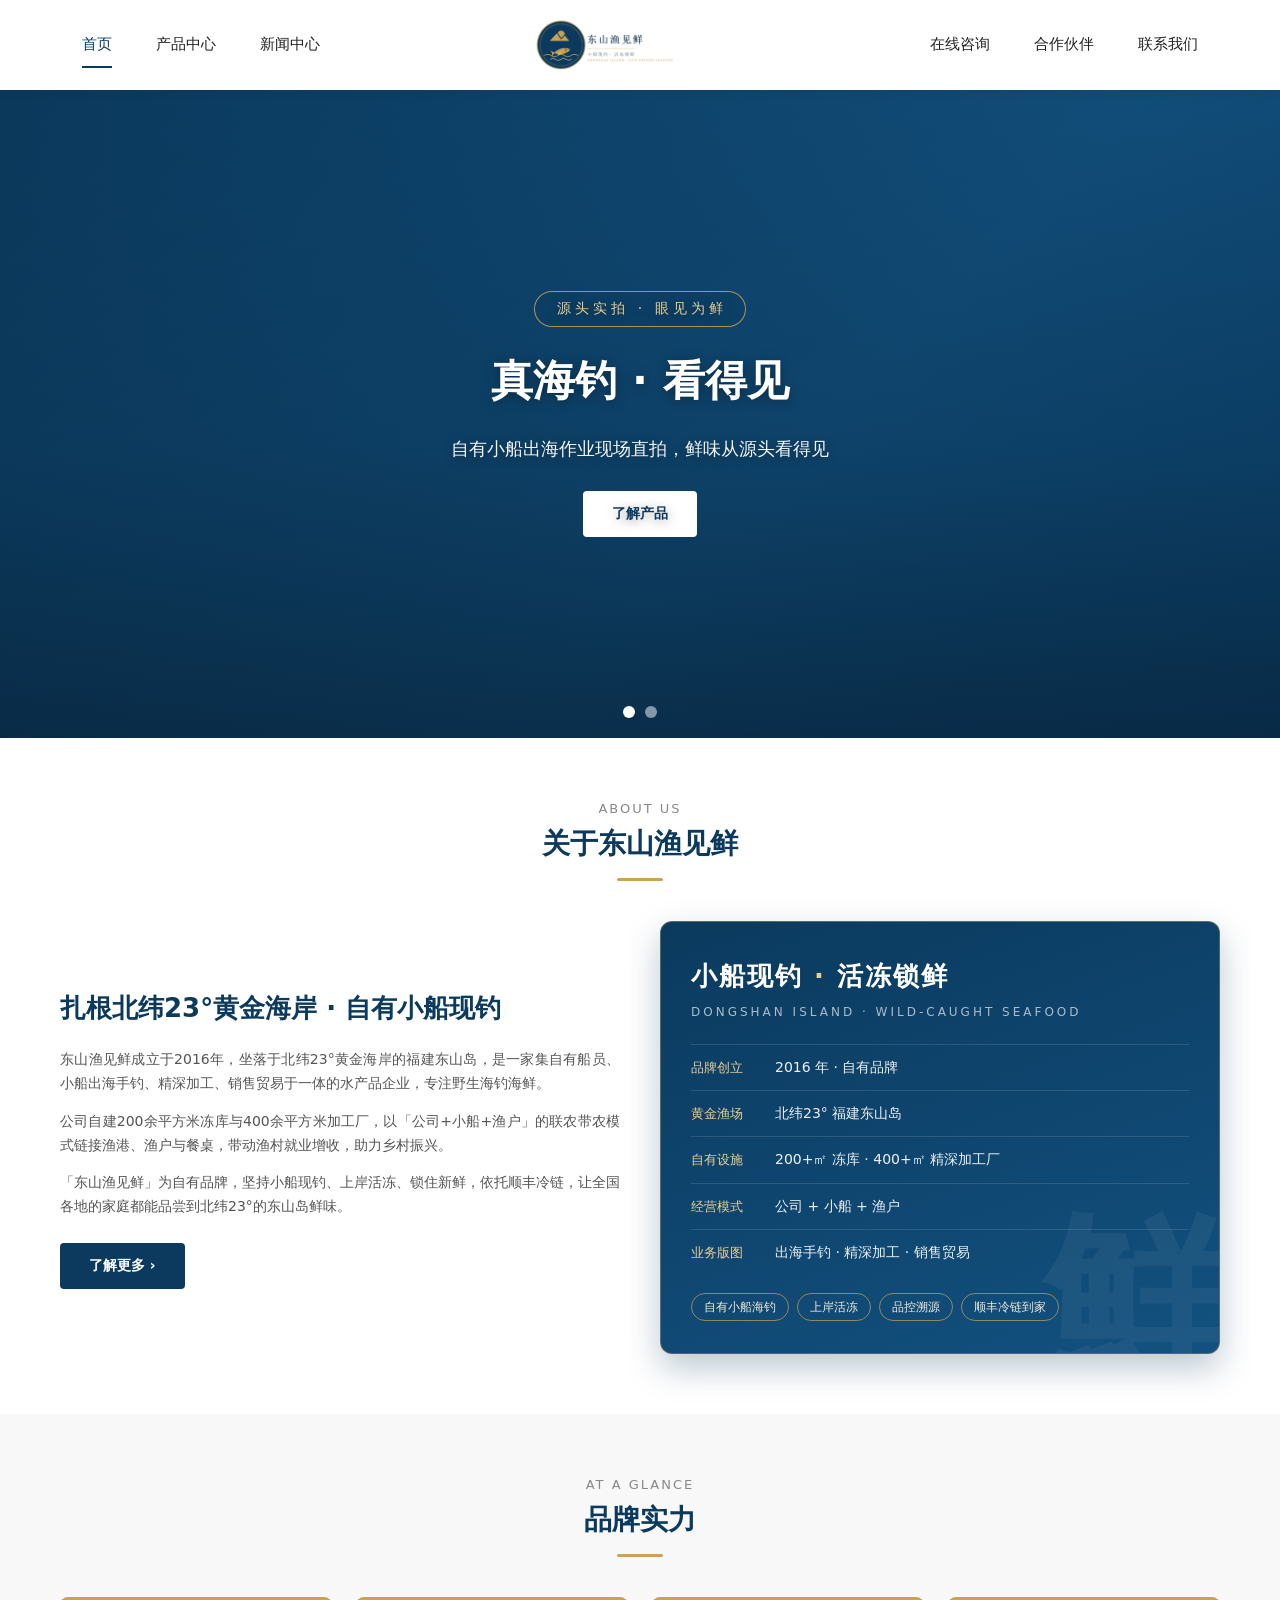
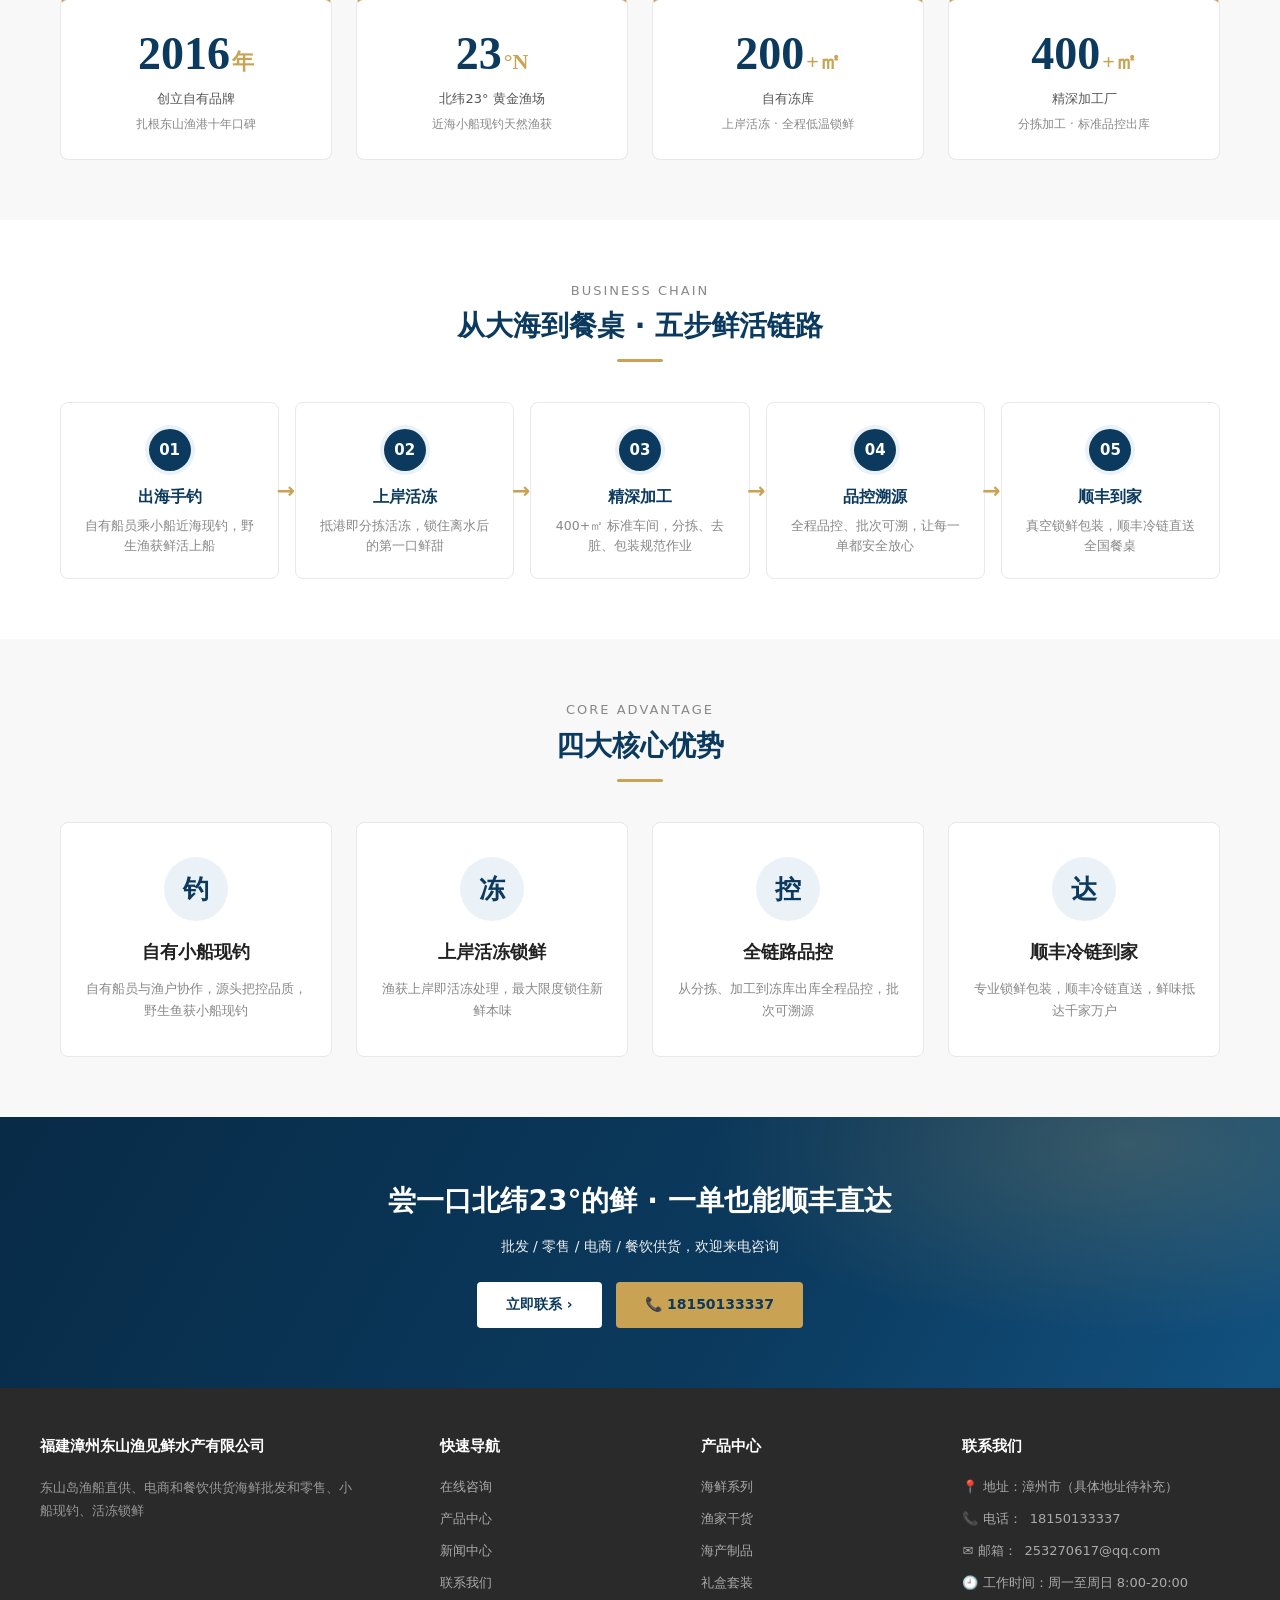
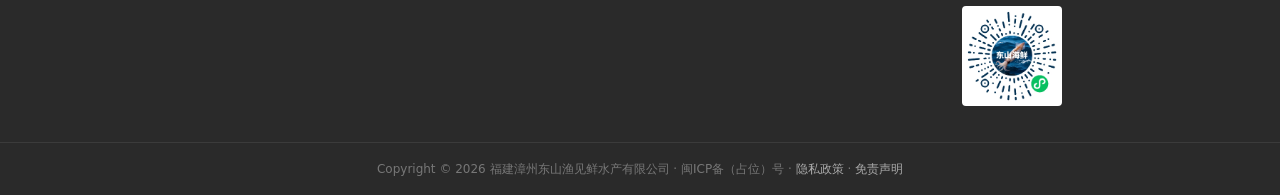
==== index.html @ e4b58c62 "东山渔见鲜官网初始提交" ====
<!DOCTYPE html>
<html lang="zh-CN">
<head>
  <meta charset="utf-8">
  <meta name="viewport" content="width=device-width, initial-scale=1">
  <title>东山渔见鲜 - 福建漳州东山渔见鲜水产有限公司</title>
  <meta name="description" content="福建漳州东山渔见鲜水产有限公司，2016年创立于北纬23°黄金海岸东山岛，自有小船现钓、上岸活冻、精深加工，以公司+小船+渔户模式助力乡村振兴，活冻海鲜顺丰冷链到家。">
  <link rel="stylesheet" href="assets/css/main.css">
  <!-- 首页品牌化：深海蓝 × 鎏金（与 Logo、公司简介视觉一致，仅作用于本页） -->
  <style>
    :root {
      --c-primary: #0B3A5E;
      --c-primary-dark: #082B47;
      --c-primary-light: #EAF1F7;
      --c-gold: #C9A254;
      --c-gold-light: #F5EBD6;
    }
    /* 品牌金下划线 */
    .section-head h2 { margin-bottom: 4px; }
    .section-head h2::after {
      content: ""; display: block;
      width: 46px; height: 3px;
      background: var(--c-gold);
      margin: 10px auto 0;
      border-radius: 2px;
    }
    /* 下拉与高亮去红 */
    .dropdown a:hover { background: var(--c-primary-light); }
    .btn-white { color: var(--c-primary); }

    /* ---- Banner 底图（视频实拍背景，仅active可见并播放） ---- */
    .banner .slide .bg.video-bg {
      position: absolute; inset: 0;
      background: linear-gradient(135deg, #0B3A5E 0%, #12517F 60%, #0C4470 100%);
    }
    .banner .slide video {
      position: absolute; inset: 0;
      width: 100%; height: 100%;
      object-fit: cover;
      visibility: hidden;
    }
    .banner .slide.active video { visibility: visible; }
    .banner .slide .bg.video-bg::after {
      content: ""; position: absolute; left: 0; right: 0; top: 0; bottom: 0;
      background: linear-gradient(180deg, rgba(8,43,71,.10) 0%, rgba(8,43,71,.38) 55%, rgba(6,30,50,.68) 100%);
    }
    .banner .slide .cap .pill {
      display: inline-block;
      border: 1px solid rgba(201,162,84,.85);
      color: #E9CE96;
      font-size: 14px; letter-spacing: 4px;
      padding: 5px 18px 5px 22px;
      border-radius: 999px;
      margin-bottom: 18px;
      background: rgba(11,58,94,.35);
    }

    /* ---- 关于我们：品牌信息卡 ---- */
    .about-panel {
      position: relative;
      background: linear-gradient(160deg, #0B3A5E 0%, #12517F 100%);
      border-radius: 12px;
      color: #fff;
      padding: 32px 30px;
      overflow: hidden;
      box-shadow: 0 14px 34px rgba(11,58,94,.28);
      border: 1px solid rgba(201,162,84,.4);
    }
    .about-panel::before {
      content: "鮮";
      position: absolute; right: -14px; bottom: -46px;
      font-size: 190px; font-weight: 800; line-height: 1;
      color: rgba(255,255,255,.05);
      font-family: "SimSun", serif;
    }
    .about-panel .ap-slogan {
      font-size: 26px; font-weight: 800; letter-spacing: 2px;
      color: #fff; margin-bottom: 4px;
    }
    .about-panel .ap-slogan b { color: #E9CE96; font-weight: 800; }
    .about-panel .ap-sub {
      font-size: 12px; color: rgba(255,255,255,.65);
      letter-spacing: 3px; margin-bottom: 22px; text-transform: uppercase;
    }
    .about-panel .ap-row {
      display: flex; align-items: baseline; gap: 10px;
      padding: 11px 0; border-top: 1px solid rgba(255,255,255,.12);
      font-size: 14px; color: rgba(255,255,255,.92);
    }
    .about-panel .ap-row .k {
      flex: none; width: 74px; color: #E9CE96; font-size: 13px;
    }
    .about-panel .ap-row .v { line-height: 1.6; }
    .about-panel .ap-tags { display: flex; flex-wrap: wrap; gap: 8px; margin-top: 18px; }
    .about-panel .ap-tags span {
      font-size: 12px; color: #F5EBD6;
      border: 1px solid rgba(201,162,84,.7);
      padding: 3px 12px; border-radius: 999px;
    }

    /* ---- 品牌实力（核心数据） ---- */
    .stats-grid { display: grid; grid-template-columns: repeat(4, 1fr); gap: 24px; }
    .stat-item {
      background: #fff;
      border: 1px solid var(--c-line);
      border-top: 3px solid var(--c-gold);
      border-radius: var(--radius-lg);
      padding: 30px 18px 24px;
      text-align: center;
      transition: all .2s;
    }
    .stat-item:hover { transform: translateY(-4px); box-shadow: var(--shadow); }
    .stat-num {
      font-size: 46px; font-weight: 800; line-height: 1.05;
      color: var(--c-primary);
      font-family: Georgia, "Times New Roman", serif;
    }
    .stat-num small { font-size: 22px; font-weight: 700; color: var(--c-gold); margin-left: 2px; }
    .stat-label { margin-top: 10px; color: var(--c-text-2); font-size: 13px; }
    .stat-desc { margin-top: 4px; color: var(--c-text-3); font-size: 12px; }

    /* ---- 业务版图（五步鲜活链路） ---- */
    .chain-grid {
      display: grid; grid-template-columns: repeat(5, 1fr);
      gap: 16px; align-items: stretch;
    }
    .chain-step {
      position: relative;
      background: #fff;
      border: 1px solid var(--c-line);
      border-radius: var(--radius-lg);
      padding: 26px 18px 22px;
      text-align: center;
      transition: all .2s;
    }
    .chain-step:hover { transform: translateY(-5px); box-shadow: var(--shadow); border-color: var(--c-gold); }
    .chain-step:not(:last-child)::after {
      content: "→";
      position: absolute; right: -17px; top: 50%;
      transform: translateY(-50%);
      color: var(--c-gold); font-size: 22px; font-weight: 800;
      z-index: 3; text-shadow: 0 0 0 #fff, 0 0 6px rgba(255,255,255,.9);
    }
    .chain-step .st-no {
      display: grid; place-items: center;
      width: 42px; height: 42px; margin: 0 auto 12px;
      border-radius: 50%;
      background: var(--c-primary); color: #fff;
      font-size: 15px; font-weight: 800;
      box-shadow: 0 0 0 4px var(--c-primary-light);
    }
    .chain-step h4 { font-size: 16px; color: var(--c-primary); margin-bottom: 6px; }
    .chain-step p { margin: 0; color: var(--c-text-3); font-size: 12.5px; line-height: 1.6; }

    /* ---- CTA ---- */
    .cta-band {
      background:
        radial-gradient(700px 320px at 88% 10%, rgba(201,162,84,.22), transparent 60%),
        linear-gradient(120deg, #082B47 0%, #0B3A5E 60%, #12517F 100%);
    }
    .cta-band h2 { color: #fff; }
    .btn-gold {
      background: var(--c-gold); color: #0B3A5E;
    }
    .btn-gold:hover { background: #DCB96C; }
    .btn-outline-light {
      background: transparent; color: #fff;
      border: 1px solid rgba(255,255,255,.65);
    }
    .btn-outline-light:hover { background: rgba(255,255,255,.12); }

    @media (max-width: 1024px) {
      .chain-grid { grid-template-columns: repeat(3, 1fr); }
      .chain-step::after { display: none; }
      .chain-step:last-child { grid-column: auto; }
    }
    @media (max-width: 920px) {
      .stats-grid { grid-template-columns: repeat(2, 1fr); }
    }
    @media (max-width: 640px) {
      .chain-grid { grid-template-columns: 1fr 1fr; }
      .stats-grid { grid-template-columns: 1fr 1fr; }
      .about-panel { padding: 26px 20px; }
      .about-panel .ap-slogan { font-size: 21px; }
    }

    /* ---- Banner 加高：适配 16:9 实拍视频沉浸播放 ---- */
    /* 桌面/平板横屏：高度跟随视口(72vh)，让视频画面更完整呈现 */
    @media (min-width: 921px) {
      .banner { height: clamp(600px, 72vh, 860px); }
    }
    /* 手机竖屏：视频cover全宽居中裁切，加高提升观感 */
    @media (max-width: 920px) {
      .banner { height: 480px; }
    }
  </style>
</head>
<body>
<div class="site-root">
  <header class="site-header" id="site-header"></header>
  <main class="site-main">

    <!-- Banner -->
    <section class="banner">
      <div class="slide active">
        <div class="bg video-bg">
          <video autoplay muted loop playsinline preload="auto">
            <source src="assets/videos/video-1.mp4" type="video/mp4">
          </video>
        </div>
        <div class="cap">
          <span class="pill">源头实拍 · 眼见为鲜</span>
          <h1>真海钓 · 看得见</h1>
          <p>自有小船出海作业现场直拍，鲜味从源头看得见</p>
          <a href="business.html" class="btn btn-white">了解产品</a>
        </div>
      </div>
      <div class="slide">
        <div class="bg video-bg">
          <video autoplay muted loop playsinline preload="auto">
            <source src="assets/videos/video-2.mp4" type="video/mp4">
          </video>
        </div>
        <div class="cap">
          <span class="pill">乘风出海 · 现钓现获</span>
          <h1>小船现钓 · 活冻锁鲜</h1>
          <p>北纬23°东山岛，从浪尖到舌尖的鲜活旅程</p>
          <a href="contact.html" class="btn btn-white">立即尝鲜</a>
        </div>
      </div>
      <div class="dots"><i class="on"></i><i></i></div>
    </section>

    <!-- 01 关于我们 -->
    <section class="section">
      <div class="container">
        <div class="section-head">
          <div class="sub">ABOUT US</div>
          <h2>关于东山渔见鲜</h2>
        </div>
        <div class="about-intro">
          <div class="prose">
            <h2>扎根北纬23°黄金海岸 · 自有小船现钓</h2>
            <p>东山渔见鲜成立于2016年，坐落于北纬23°黄金海岸的福建东山岛，是一家集自有船员、小船出海手钓、精深加工、销售贸易于一体的水产品企业，专注野生海钓海鲜。</p>
            <p>公司自建200余平方米冻库与400余平方米加工厂，以「公司+小船+渔户」的联农带农模式链接渔港、渔户与餐桌，带动渔村就业增收，助力乡村振兴。</p>
            <p>「东山渔见鲜」为自有品牌，坚持小船现钓、上岸活冻、锁住新鲜，依托顺丰冷链，让全国各地的家庭都能品尝到北纬23°的东山岛鲜味。</p>
            <a href="about.html" class="btn btn-primary" style="margin-top:10px;">了解更多 ›</a>
          </div>
          <div class="about-panel">
            <div class="ap-slogan">小船现钓 <b>·</b> 活冻锁鲜</div>
            <div class="ap-sub">DONGSHAN ISLAND · WILD-CAUGHT SEAFOOD</div>
            <div class="ap-row"><span class="k">品牌创立</span><span class="v">2016 年 · 自有品牌</span></div>
            <div class="ap-row"><span class="k">黄金渔场</span><span class="v">北纬23° 福建东山岛</span></div>
            <div class="ap-row"><span class="k">自有设施</span><span class="v">200+㎡ 冻库 · 400+㎡ 精深加工厂</span></div>
            <div class="ap-row"><span class="k">经营模式</span><span class="v">公司 + 小船 + 渔户</span></div>
            <div class="ap-row"><span class="k">业务版图</span><span class="v">出海手钓 · 精深加工 · 销售贸易</span></div>
            <div class="ap-tags"><span>自有小船海钓</span><span>上岸活冻</span><span>品控溯源</span><span>顺丰冷链到家</span></div>
          </div>
        </div>
      </div>
    </section>

    <!-- 02 品牌实力 -->
    <section class="section alt">
      <div class="container">
        <div class="section-head">
          <div class="sub">AT A GLANCE</div>
          <h2>品牌实力</h2>
        </div>
        <div class="stats-grid">
          <div class="stat-item">
            <div class="stat-num">2016<small>年</small></div>
            <div class="stat-label">创立自有品牌</div>
            <div class="stat-desc">扎根东山渔港十年口碑</div>
          </div>
          <div class="stat-item">
            <div class="stat-num">23<small>°N</small></div>
            <div class="stat-label">北纬23° 黄金渔场</div>
            <div class="stat-desc">近海小船现钓天然渔获</div>
          </div>
          <div class="stat-item">
            <div class="stat-num">200<small>+㎡</small></div>
            <div class="stat-label">自有冻库</div>
            <div class="stat-desc">上岸活冻 · 全程低温锁鲜</div>
          </div>
          <div class="stat-item">
            <div class="stat-num">400<small>+㎡</small></div>
            <div class="stat-label">精深加工厂</div>
            <div class="stat-desc">分拣加工 · 标准品控出库</div>
          </div>
        </div>
      </div>
    </section>

    <!-- 03 业务版图 -->
    <section class="section">
      <div class="container">
        <div class="section-head">
          <div class="sub">BUSINESS CHAIN</div>
          <h2>从大海到餐桌 · 五步鲜活链路</h2>
        </div>
        <div class="chain-grid">
          <div class="chain-step">
            <div class="st-no">01</div>
            <h4>出海手钓</h4>
            <p>自有船员乘小船近海现钓，野生渔获鲜活上船</p>
          </div>
          <div class="chain-step">
            <div class="st-no">02</div>
            <h4>上岸活冻</h4>
            <p>抵港即分拣活冻，锁住离水后的第一口鲜甜</p>
          </div>
          <div class="chain-step">
            <div class="st-no">03</div>
            <h4>精深加工</h4>
            <p>400+㎡ 标准车间，分拣、去脏、包装规范作业</p>
          </div>
          <div class="chain-step">
            <div class="st-no">04</div>
            <h4>品控溯源</h4>
            <p>全程品控、批次可溯，让每一单都安全放心</p>
          </div>
          <div class="chain-step">
            <div class="st-no">05</div>
            <h4>顺丰到家</h4>
            <p>真空锁鲜包装，顺丰冷链直送全国餐桌</p>
          </div>
        </div>
      </div>
    </section>

    <!-- 04 核心优势 -->
    <section class="section alt">
      <div class="container">
        <div class="section-head">
          <div class="sub">CORE ADVANTAGE</div>
          <h2>四大核心优势</h2>
        </div>
        <div class="culture-grid">
          <div class="culture-item">
            <div class="ci-ic">钓</div>
            <h4>自有小船现钓</h4>
            <p>自有船员与渔户协作，源头把控品质，野生鱼获小船现钓</p>
          </div>
          <div class="culture-item">
            <div class="ci-ic">冻</div>
            <h4>上岸活冻锁鲜</h4>
            <p>渔获上岸即活冻处理，最大限度锁住新鲜本味</p>
          </div>
          <div class="culture-item">
            <div class="ci-ic">控</div>
            <h4>全链路品控</h4>
            <p>从分拣、加工到冻库出库全程品控，批次可溯源</p>
          </div>
          <div class="culture-item">
            <div class="ci-ic">达</div>
            <h4>顺丰冷链到家</h4>
            <p>专业锁鲜包装，顺丰冷链直送，鲜味抵达千家万户</p>
          </div>
        </div>
      </div>
    </section>

    <!-- CTA -->
    <section class="section cta-band">
      <div class="container" style="text-align:center;color:#fff;">
        <h2 style="font-size:28px;">尝一口北纬23°的鲜 · 一单也能顺丰直达</h2>
        <p style="opacity:.92;margin:10px 0 24px;">批发 / 零售 / 电商 / 餐饮供货，欢迎来电咨询</p>
        <a href="contact.html" class="btn btn-white" style="margin-right:10px;">立即联系 ›</a>
        <a href="tel:18150133337" class="btn btn-gold">📞 18150133337</a>
      </div>
    </section>

  </main>
  <footer class="site-footer" id="site-footer"></footer>
</div>
<script src="assets/js/site.js?v=20260905d"></script>
</body>
</html>
---- assets/css/main.css ----
/* ===========================================================
   厦门泓立方官网 · 设计系统
   完全复刻参考站红白调企业站风格
   主色：红色；辅色：白/浅灰
   =========================================================== */

:root {
  --c-primary: #c4121a;
  --c-primary-dark: #9c0e14;
  --c-primary-light: #fff0f0;

  --c-text: #222;
  --c-text-2: #555;
  --c-text-3: #888;
  --c-line: #e8e8e8;
  --c-bg: #ffffff;
  --c-bg-2: #f8f8f8;
  --c-bg-3: #f0f0f0;

  --radius: 4px;
  --radius-lg: 8px;
  --container: 1200px;
  --header-h: 90px;

  --shadow-sm: 0 2px 10px rgba(0,0,0,.05);
  --shadow: 0 6px 24px rgba(0,0,0,.08);
}

* { box-sizing: border-box; }

html, body {
  margin: 0; padding: 0;
  font-family: "Microsoft YaHei", "PingFang SC", "Hiragino Sans GB", system-ui, -apple-system, Segoe UI, Roboto, sans-serif;
  color: var(--c-text);
  background: var(--c-bg);
  font-size: 14px;
  line-height: 1.7;
  -webkit-font-smoothing: antialiased;
}

a { color: inherit; text-decoration: none; }
img { max-width: 100%; display: block; }
ul { margin: 0; padding: 0; list-style: none; }
h1, h2, h3, h4, h5 { margin: 0; font-weight: 700; color: var(--c-text); }

.container {
  width: 100%;
  max-width: var(--container);
  margin: 0 auto;
  padding: 0 20px;
}

/* ---------- 顶部细条 ---------- */

/* ---------- 主菜单 header（左右分栏，中间 Logo） ---------- */
.site-header {
  position: sticky;
  top: 0;
  z-index: 100;
  background: #fff;
  box-shadow: 0 2px 12px rgba(0,0,0,.06);
}
.site-header .container {
  display: flex;
  align-items: center;
  justify-content: space-between;
  height: var(--header-h);
  position: relative;
}
.logo {
  position: absolute;
  left: 50%; top: 50%;
  transform: translate(-50%, -50%);
  display: flex;
  align-items: center;
  gap: 12px;
  font-weight: 800;
  font-size: 22px;
  color: var(--c-primary);
}
.logo .logo-mark {
  width: 50px; height: 50px;
  border-radius: 50%;
  background: var(--c-primary);
  color: #fff;
  display: grid; place-items: center;
  font-size: 18px; font-weight: 800;
}
.logo img {
  max-height: 64px;
  max-width: 220px;
  width: auto;
  height: auto;
  display: block;
}
.logo small {
  display: block;
  font-size: 11px;
  color: var(--c-text-3);
  font-weight: 500;
  letter-spacing: .5px;
  text-align: center;
}

.nav-left, .nav-right {
  display: flex;
  align-items: center;
  gap: 0;
}
.nav-left { margin-right: auto; padding-right: 100px; }
.nav-right { margin-left: auto; padding-left: 100px; }

.nav-item {
  position: relative;
  display: flex;
  align-items: center;
  height: var(--header-h);
  padding: 0 22px;
  font-size: 15px;
  color: var(--c-text);
  font-weight: 500;
  transition: color .2s;
  white-space: nowrap;
}
.nav-item:hover,
.nav-item.active { color: var(--c-primary); }
.nav-item.active::after {
  content: "";
  position: absolute;
  left: 22px; right: 22px; bottom: 22px;
  height: 2px;
  background: var(--c-primary);
}

/* 下拉菜单 */
.dropdown {
  position: absolute;
  top: 100%; left: 50%;
  transform: translateX(-50%) translateY(8px);
  min-width: 160px;
  background: #fff;
  border-top: 2px solid var(--c-primary);
  box-shadow: var(--shadow);
  opacity: 0; visibility: hidden;
  transition: all .2s;
  z-index: 101;
}
.nav-item:hover .dropdown,
.dropdown:hover {
  opacity: 1; visibility: visible;
  transform: translateX(-50%) translateY(0);
}
.dropdown a {
  display: block;
  padding: 12px 20px;
  font-size: 14px;
  color: var(--c-text-2);
  border-bottom: 1px solid #f2f2f2;
}
.dropdown a:hover { color: var(--c-primary); background: #fffafa; }

/* ---------- 通用区块 ---------- */
.section { padding: 60px 0; }
.section.alt { background: var(--c-bg-2); }
.section-head { text-align: center; margin-bottom: 40px; }
.section-head h2 {
  font-size: 28px;
  color: var(--c-primary);
  margin-bottom: 8px;
}
.section-head .sub {
  color: var(--c-text-3);
  font-size: 13px;
  letter-spacing: 2px;
  text-transform: uppercase;
}

/* ---------- 按钮 ---------- */
.btn {
  display: inline-flex;
  align-items: center;
  justify-content: center;
  gap: 6px;
  padding: 10px 28px;
  border-radius: var(--radius);
  font-size: 14px;
  font-weight: 600;
  cursor: pointer;
  border: 1px solid transparent;
  transition: all .2s;
}
.btn-primary { background: var(--c-primary); color: #fff; }
.btn-primary:hover { background: var(--c-primary-dark); }
.btn-ghost { border-color: var(--c-primary); color: var(--c-primary); background: #fff; }
.btn-ghost:hover { background: var(--c-primary-light); }
.btn-white { background: #fff; color: var(--c-primary); }
.btn-white:hover { background: #f2f2f2; }

/* ---------- 占位图 ---------- */
.ph {
  position: relative;
  width: 100%;
  background: repeating-linear-gradient(45deg, #f5f5f5 0 12px, #ececec 12px 24px);
  display: grid; place-items: center;
  color: #888;
  font-size: 12px;
  text-align: center;
  border: none;
  border-radius: var(--radius);
  overflow: hidden;
}
.ph .ph-label {
  padding: 8px 12px;
  background: rgba(255,255,255,.85);
  border-radius: 4px;
  line-height: 1.5;
}
.ph .ph-label b { color: var(--c-primary); display:block; font-size: 13px; }

/* ---------- Banner 轮播 ---------- */
.banner { position: relative; height: 520px; overflow: hidden; }
.banner .slide {
  position: absolute; inset: 0;
  display: grid; place-items: center;
  opacity: 0; transition: opacity .7s;
}
.banner .slide.active { opacity: 1; }
.banner .slide .ph { position: absolute; inset: 0; border: none; border-radius: 0; }
.banner .slide .cap {
  position: relative; z-index: 2;
  text-align: center; color: #fff;
  text-shadow: 0 2px 12px rgba(0,0,0,.35);
  padding: 0 20px;
}
.banner .slide .cap h1 { color: #fff; font-size: 42px; margin-bottom: 14px; }
.banner .slide .cap p { font-size: 18px; opacity: .95; margin-bottom: 26px; }
.banner .dots {
  position: absolute; bottom: 20px; left: 50%; transform: translateX(-50%);
  display: flex; gap: 10px; z-index: 3;
}
.banner .dots i {
  width: 12px; height: 12px; border-radius: 50%;
  background: rgba(255,255,255,.5); cursor: pointer;
}
.banner .dots i.on { background: #fff; }

/* ---------- 页脚 ---------- */
.site-footer { background: #2a2a2a; color: #aaa; font-size: 13px; }
.site-footer a { color: #aaa; }
.site-footer a:hover { color: #fff; }
.footer-top { display: grid; grid-template-columns: 1.6fr 1fr 1fr 1.2fr; gap: 30px; padding: 46px 0 36px; }
.footer-top h5 { color: #fff; font-size: 15px; margin-bottom: 16px; font-weight: 700; }
.footer-top .fcol li { margin-bottom: 10px; }
.footer-top .qr { width: 100px; height: 100px; background: #fff; border-radius: 4px; padding: 4px; }
.footer-contact li { display: flex; gap: 8px; margin-bottom: 10px; }
.footer-bottom {
  border-top: 1px solid rgba(255,255,255,.08);
  padding: 16px 0; text-align: center; font-size: 12px; color: #777;
}

/* ---------- 面包屑 ---------- */
.crumb { padding: 14px 0; font-size: 13px; color: var(--c-text-3); background: var(--c-bg-2); border-bottom: 1px solid var(--c-line); }
.crumb a:hover { color: var(--c-primary); }
.crumb .container { display: flex; align-items: center; gap: 8px; }

/* ---------- 内页头图 ---------- */
.page-hero {
  position: relative;
  height: 260px;
  display: grid; place-items: center;
  overflow: hidden;
}
.page-hero .ph { position: absolute; inset: 0; border: none; border-radius: 0; }
.page-hero .cap {
  position: relative; z-index: 2;
  text-align: center; color: #fff;
  text-shadow: 0 2px 10px rgba(0,0,0,.4);
}
.page-hero .cap h1 { color: #fff; font-size: 36px; margin-bottom: 6px; }
.page-hero .cap p { font-size: 14px; opacity: .9; letter-spacing: 3px; text-transform: uppercase; }
.page-hero .ph-banner { position: absolute; inset: 0; width: 100%; height: 100%; object-fit: cover; display: block; }

/* ---------- 子页导航条（关于我们/联系我们） ---------- */
.sub-nav-bar {
  background: #fff;
  border-bottom: 1px solid var(--c-line);
}
.sub-nav-bar .container {
  display: flex;
  height: 60px;
  align-items: stretch;
}
.sub-nav-title {
  display: flex;
  align-items: center;
  justify-content: center;
  width: 180px;
  background: var(--c-primary);
  color: #fff;
  font-size: 18px;
  font-weight: 700;
  flex: none;
}
.sub-nav-tabs {
  display: flex;
  align-items: stretch;
  margin-left: 10px;
}
.sub-nav-tabs a {
  display: flex;
  align-items: center;
  padding: 0 32px;
  font-size: 15px;
  color: var(--c-text-2);
  position: relative;
}
.sub-nav-tabs a:hover { color: var(--c-primary); }
.sub-nav-tabs a.active {
  color: var(--c-primary);
  font-weight: 700;
}
.sub-nav-tabs a.active::after {
  content: "";
  position: absolute;
  left: 32px; right: 32px; bottom: 0;
  height: 3px;
  background: var(--c-primary);
}

/* 子页内容区 */
.sub-page-section { padding: 50px 0; }
.sub-page-section .container {
  max-width: 1100px;
}
.sub-content { display: none; }
.sub-content.active { display: block; }

/* ---------- 关于我们：公司简介 ---------- */
.about-intro { display: grid; grid-template-columns: 1fr 1fr; gap: 40px; align-items: center; }
.about-intro .prose h2 { font-size: 26px; color: var(--c-primary); margin-bottom: 18px; }
.about-intro .prose p { color: var(--c-text-2); margin-bottom: 14px; text-align: justify; }

/* ---------- 关于我们：企业文化 ---------- */
.culture-grid { display: grid; grid-template-columns: repeat(4, 1fr); gap: 24px; }
.culture-item {
  background: #fff;
  border: 1px solid var(--c-line);
  border-radius: var(--radius-lg);
  padding: 34px 24px;
  text-align: center;
  transition: all .2s;
}
.culture-item:hover { transform: translateY(-4px); box-shadow: var(--shadow); border-color: var(--c-primary); }
.culture-item .ci-ic {
  width: 64px; height: 64px;
  margin: 0 auto 16px;
  border-radius: 50%;
  background: var(--c-primary-light);
  color: var(--c-primary);
  display: grid; place-items: center;
  font-size: 26px; font-weight: 800;
}
.culture-item h4 { font-size: 18px; margin-bottom: 10px; }
.culture-item p { color: var(--c-text-3); font-size: 13px; margin: 0; }

/* ---------- 关于我们：发展历程 ---------- */
.timeline-wrap { position: relative; max-width: 900px; margin: 0 auto; }
.timeline { position: relative; padding-left: 28px; }
.timeline::before {
  content: ""; position: absolute; left: 7px; top: 6px; bottom: 6px;
  width: 2px; background: var(--c-line);
}
.tl-item { position: relative; padding: 0 0 28px 0; }
.tl-item::before {
  content: ""; position: absolute; left: -25px; top: 6px;
  width: 14px; height: 14px; border-radius: 50%;
  background: var(--c-primary); border: 3px solid #fff; box-shadow: 0 0 0 2px var(--c-primary);
}
.tl-item .year { font-weight: 800; color: var(--c-primary); font-size: 20px; }
.tl-item h4 { font-size: 16px; margin: 4px 0; }
.tl-item p { color: var(--c-text-3); margin: 0; }

/* ---------- 关于我们：资质荣誉 ---------- */
.honor-grid { display: grid; grid-template-columns: repeat(4, 1fr); gap: 24px; }
.honor-item { text-align: center; }
.honor-item .ph { aspect-ratio: 3/4; }
.honor-item p { margin-top: 12px; font-size: 14px; color: var(--c-text-2); }

/* ---------- 关于我们：组织架构 ---------- */
.structure-diagram {
  max-width: 900px;
  margin: 0 auto;
  padding: 30px;
  background: #fff;
  border: 1px solid var(--c-line);
  border-radius: var(--radius-lg);
}
.org-root {
  text-align: center;
  margin-bottom: 30px;
}
.org-box {
  display: inline-block;
  padding: 14px 36px;
  background: var(--c-primary);
  color: #fff;
  font-size: 16px;
  font-weight: 700;
  border-radius: var(--radius);
}
.org-level {
  display: grid;
  grid-template-columns: repeat(3, 1fr);
  gap: 20px;
  margin-top: 20px;
}
.org-col {
  border: 1px solid var(--c-line);
  border-radius: var(--radius);
  overflow: hidden;
}
.org-col h5 {
  background: var(--c-bg-2);
  padding: 12px;
  font-size: 15px;
  text-align: center;
  border-bottom: 1px solid var(--c-line);
}
.org-col ul { padding: 12px; }
.org-col li {
  padding: 8px 0;
  text-align: center;
  color: var(--c-text-2);
  font-size: 13px;
  border-bottom: 1px dashed #eee;
}
.org-col li:last-child { border-bottom: none; }

/* ---------- 业务中心：左侧折叠菜单 + 右侧内容 ---------- */
.biz-layout { display: grid; grid-template-columns: 260px 1fr; gap: 30px; }

.biz-sidebar {
  background: #fff;
  border: 1px solid var(--c-line);
  border-radius: var(--radius-lg);
  overflow: hidden;
  align-self: start;
}
.biz-sidebar-head {
  background: var(--c-primary);
  color: #fff;
  padding: 28px 20px;
  text-align: center;
}
.biz-sidebar-head h3 { color: #fff; font-size: 22px; margin-bottom: 4px; }
.biz-sidebar-head span { font-size: 12px; opacity: .85; letter-spacing: 1px; }

.biz-menu .biz-cat {
  border-bottom: 1px solid var(--c-line);
}
.biz-menu .cat-toggle {
  display: flex;
  align-items: center;
  justify-content: space-between;
  padding: 16px 18px;
  font-size: 15px;
  color: var(--c-text);
  cursor: pointer;
  font-weight: 500;
}
.biz-menu .cat-toggle:hover { color: var(--c-primary); }
.biz-menu .cat-toggle .arrow { transition: transform .2s; font-size: 12px; }
.biz-menu .biz-cat.open .cat-toggle .arrow { transform: rotate(180deg); }
.biz-menu .cat-toggle.active,
.biz-menu .cat-toggle.active .arrow { color: var(--c-primary); }

.biz-menu .cat-items {
  display: none;
  background: #fafafa;
  border-top: 1px solid #f0f0f0;
}
.biz-menu .biz-cat.open .cat-items { display: block; }
.biz-menu .cat-items a {
  display: block;
  padding: 12px 18px 12px 32px;
  font-size: 14px;
  color: var(--c-text-2);
  border-bottom: 1px solid #f2f2f2;
}
.biz-menu .cat-items a:hover,
.biz-menu .cat-items a.active { color: var(--c-primary); background: #fff5f5; }

.biz-main { min-height: 400px; }
.biz-detail { display: none; }
.biz-detail.active { display: block; }
.biz-detail h2 { font-size: 24px; color: var(--c-primary); margin-bottom: 16px; padding-bottom: 12px; border-bottom: 1px solid var(--c-line); }
.biz-detail p { color: var(--c-text-2); margin-bottom: 14px; }
.biz-detail .tags { display: flex; flex-wrap: wrap; gap: 10px; margin-top: 20px; }
.biz-detail .tags span {
  padding: 6px 14px;
  background: var(--c-primary-light);
  color: var(--c-primary);
  border-radius: 999px;
  font-size: 13px;
}

/* ---------- 工程业绩 ---------- */
.proj-grid { display: grid; grid-template-columns: repeat(3, 1fr); gap: 24px; }
.proj-item {
  background: #fff;
  border: 1px solid var(--c-line);
  border-radius: var(--radius-lg);
  overflow: hidden;
  transition: all .2s;
}
.proj-item:hover { box-shadow: var(--shadow); }
.proj-item .ph { aspect-ratio: 16/10; border: none; border-radius: 0; border-bottom: 1px solid var(--c-line); }
.proj-item .proj-body { padding: 16px 18px; }
.proj-item .proj-cat {
  display: inline-block; font-size: 12px; color: var(--c-primary);
  background: var(--c-primary-light); padding: 2px 10px; border-radius: 999px; margin-bottom: 8px;
}
.proj-item h4 { font-size: 15px; margin-bottom: 6px; }
.proj-item .proj-meta { color: var(--c-text-3); font-size: 12px; }

/* ---------- 联系我们 ---------- */
.contact-info-cards {
  display: grid;
  grid-template-columns: repeat(3, 1fr);
  gap: 24px;
  margin-bottom: 50px;
}
.contact-info-card {
  background: var(--c-bg-2);
  border-radius: var(--radius-lg);
  padding: 28px 24px;
  text-align: left;
  transition: all .2s;
}
.contact-info-card:hover { box-shadow: var(--shadow-sm); }
.contact-info-card h4 {
  font-size: 18px;
  color: var(--c-primary);
  margin-bottom: 10px;
}
.contact-info-card p { color: var(--c-text-2); margin: 0; font-size: 14px; }

.contact-form-wrap {
  background: var(--c-bg-2);
  border-radius: var(--radius-lg);
  padding: 40px;
  text-align: center;
}
.contact-form-wrap h3 { font-size: 22px; margin-bottom: 8px; }
.contact-form-wrap .tips { color: var(--c-text-3); font-size: 13px; margin-bottom: 28px; }
.form-grid { display: grid; grid-template-columns: repeat(3, 1fr); gap: 16px; margin-bottom: 16px; }
.form-row.full { grid-column: 1 / -1; }
.form-row input, .form-row textarea {
  width: 100%; padding: 12px 14px; border: 1px solid #ddd;
  border-radius: var(--radius); font-size: 14px; font-family: inherit; color: var(--c-text);
  background: #fff;
}
.form-row input:focus, .form-row textarea:focus { outline: none; border-color: var(--c-primary); }
.form-row textarea { min-height: 120px; resize: vertical; }
.form-ok {
  display: none;
  margin-top: 16px;
  color: var(--c-primary);
  font-weight: 700;
}

/* ---------- 数字名片 ---------- */
.card-search {
  max-width: 600px;
  margin: 0 auto 40px;
  display: flex;
  gap: 10px;
}
.card-search input {
  flex: 1;
  padding: 12px 18px;
  border: 1px solid var(--c-line);
  border-radius: var(--radius);
  font-size: 14px;
}
.card-search button {
  padding: 12px 28px;
  background: var(--c-primary);
  color: #fff;
  border: none;
  border-radius: var(--radius);
  cursor: pointer;
  font-size: 14px;
}
.card-list {
  display: grid;
  grid-template-columns: repeat(4, 1fr);
  gap: 24px;
}
.card-item {
  background: #fff;
  border: 1px solid var(--c-line);
  border-radius: var(--radius-lg);
  overflow: hidden;
  text-align: center;
  transition: all .2s;
}
.card-item:hover { box-shadow: var(--shadow); }
.card-item .ph { aspect-ratio: 3/4; border: none; border-radius: 0; border-bottom: 1px solid var(--c-line); }
.card-item .card-info { padding: 14px; }
.card-item .card-name { font-size: 16px; font-weight: 700; color: var(--c-text); margin-bottom: 4px; }
.card-item .card-title { font-size: 13px; color: var(--c-text-3); }

/* ---------- 通用占位页 ---------- */
.placeholder-page { padding: 80px 0; text-align: center; }
.placeholder-page h2 { font-size: 26px; color: var(--c-primary); margin-bottom: 12px; }
.placeholder-page p { color: var(--c-text-3); }

/* ---------- 响应式 ---------- */
@media (max-width: 1024px) {
  .nav-left { padding-right: 70px; }
  .nav-right { padding-left: 70px; }
  .nav-item { padding: 0 14px; font-size: 14px; }
  .logo { gap: 8px; font-size: 18px; }
  .logo .logo-mark { width: 40px; height: 40px; font-size: 15px; }
}

@media (max-width: 920px) {
  .site-header .container { height: 70px; }
  .nav-left, .nav-right { display: none; }
  .nav-toggle { display: block; position: relative; z-index: 102; }
  .logo { position: static; transform: none; left: auto; top: auto; margin-right: auto; }
  .logo img { max-height: 48px; max-width: 160px; }

  .mobile-nav {
    display: none;
    position: fixed; inset: 70px 0 0 0;
    background: #fff;
    padding: 10px 20px 30px;
    overflow: auto;
    z-index: 99;
  }
  .mobile-nav.open { display: block; }
  .mobile-nav a {
    display: block;
    padding: 14px 0;
    font-size: 15px;
    color: var(--c-text);
    border-bottom: 1px solid var(--c-line);
  }

  .banner { height: 380px; }
  .banner .slide .cap h1 { font-size: 28px; }

  .about-intro,
  .biz-layout { grid-template-columns: 1fr; }
  .biz-sidebar { width: 100%; }
  .contact-info-cards,
  .proj-grid,
  .honor-grid,
  .culture-grid,
  .card-list { grid-template-columns: repeat(2, 1fr); }
  .form-grid { grid-template-columns: 1fr; }
  .footer-top { grid-template-columns: 1fr 1fr; }
}

@media (max-width: 640px) {
  .contact-info-cards,
  .proj-grid,
  .honor-grid,
  .culture-grid,
  .card-list,
  .org-level,
  .footer-top { grid-template-columns: 1fr; }
  .sub-nav-title { display: none; }
  .sub-nav-tabs { margin-left: 0; }
  .sub-nav-tabs a { padding: 0 16px; font-size: 14px; }
}
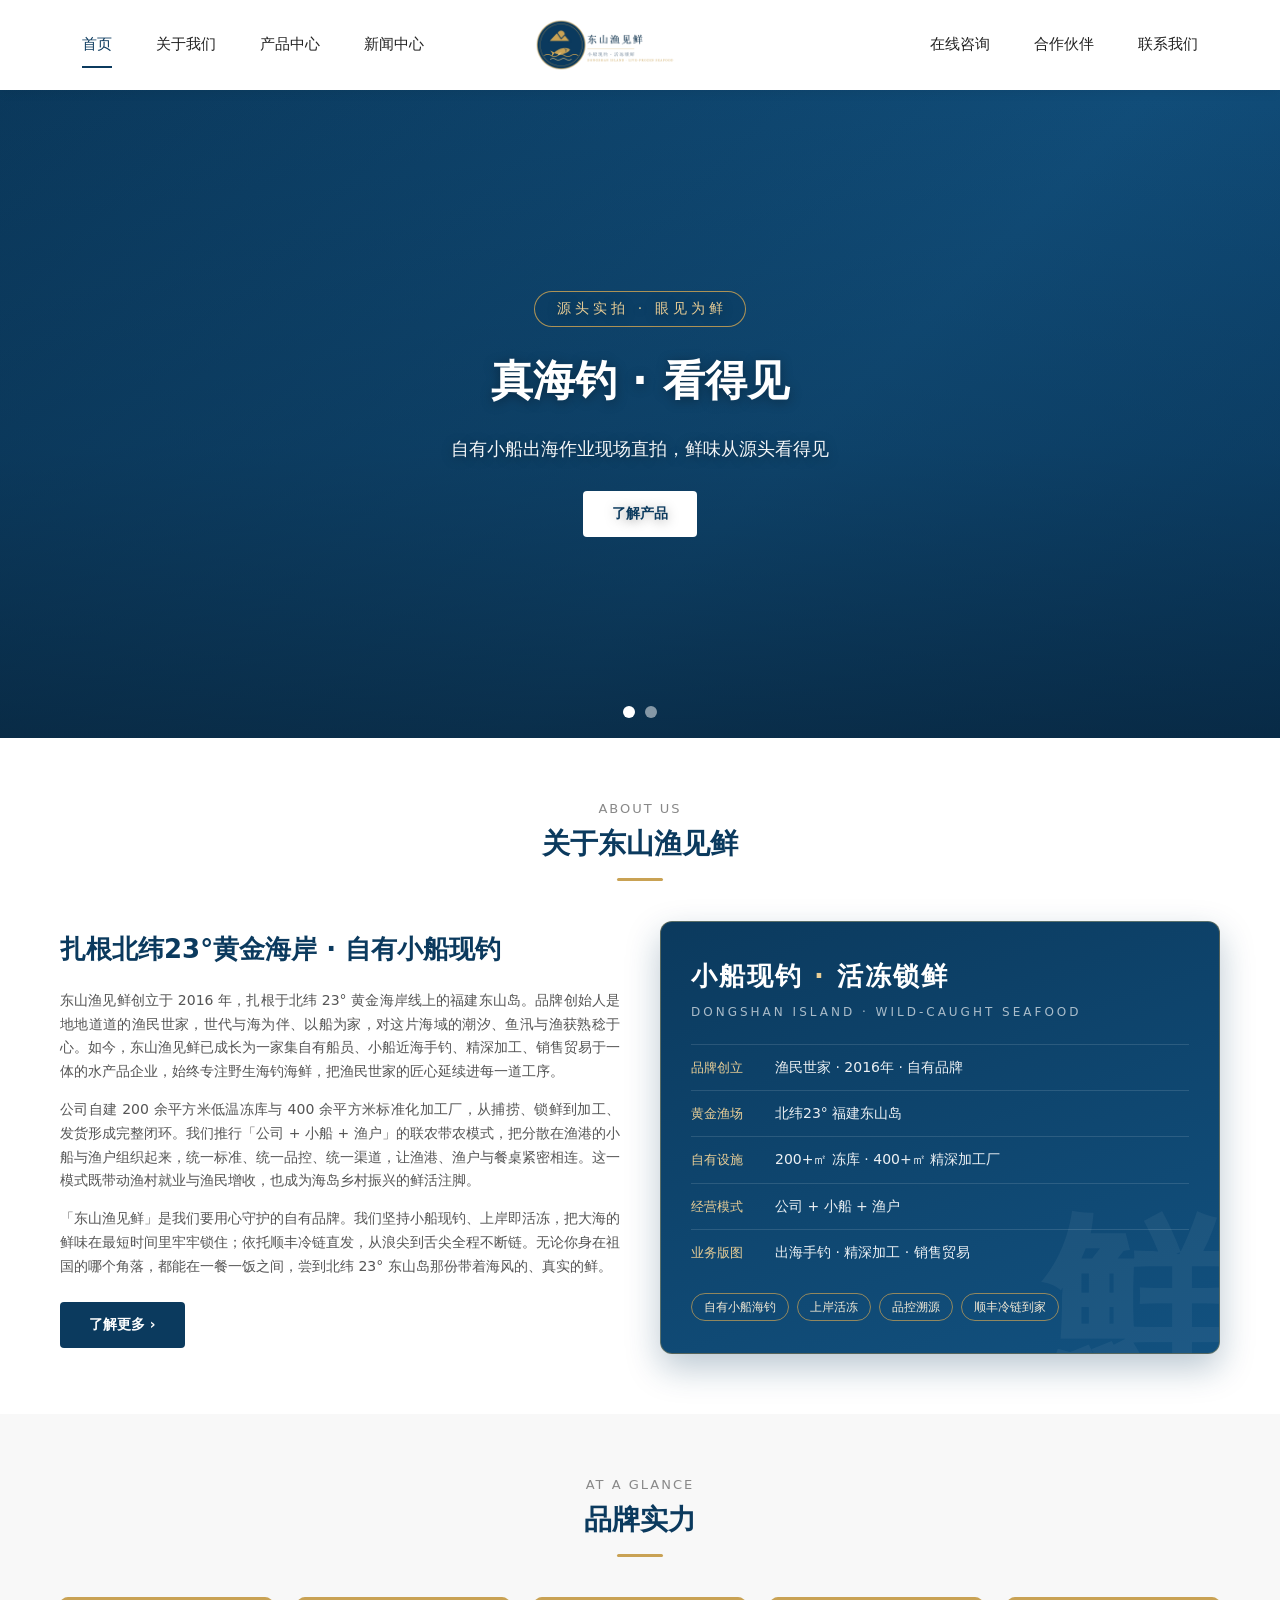
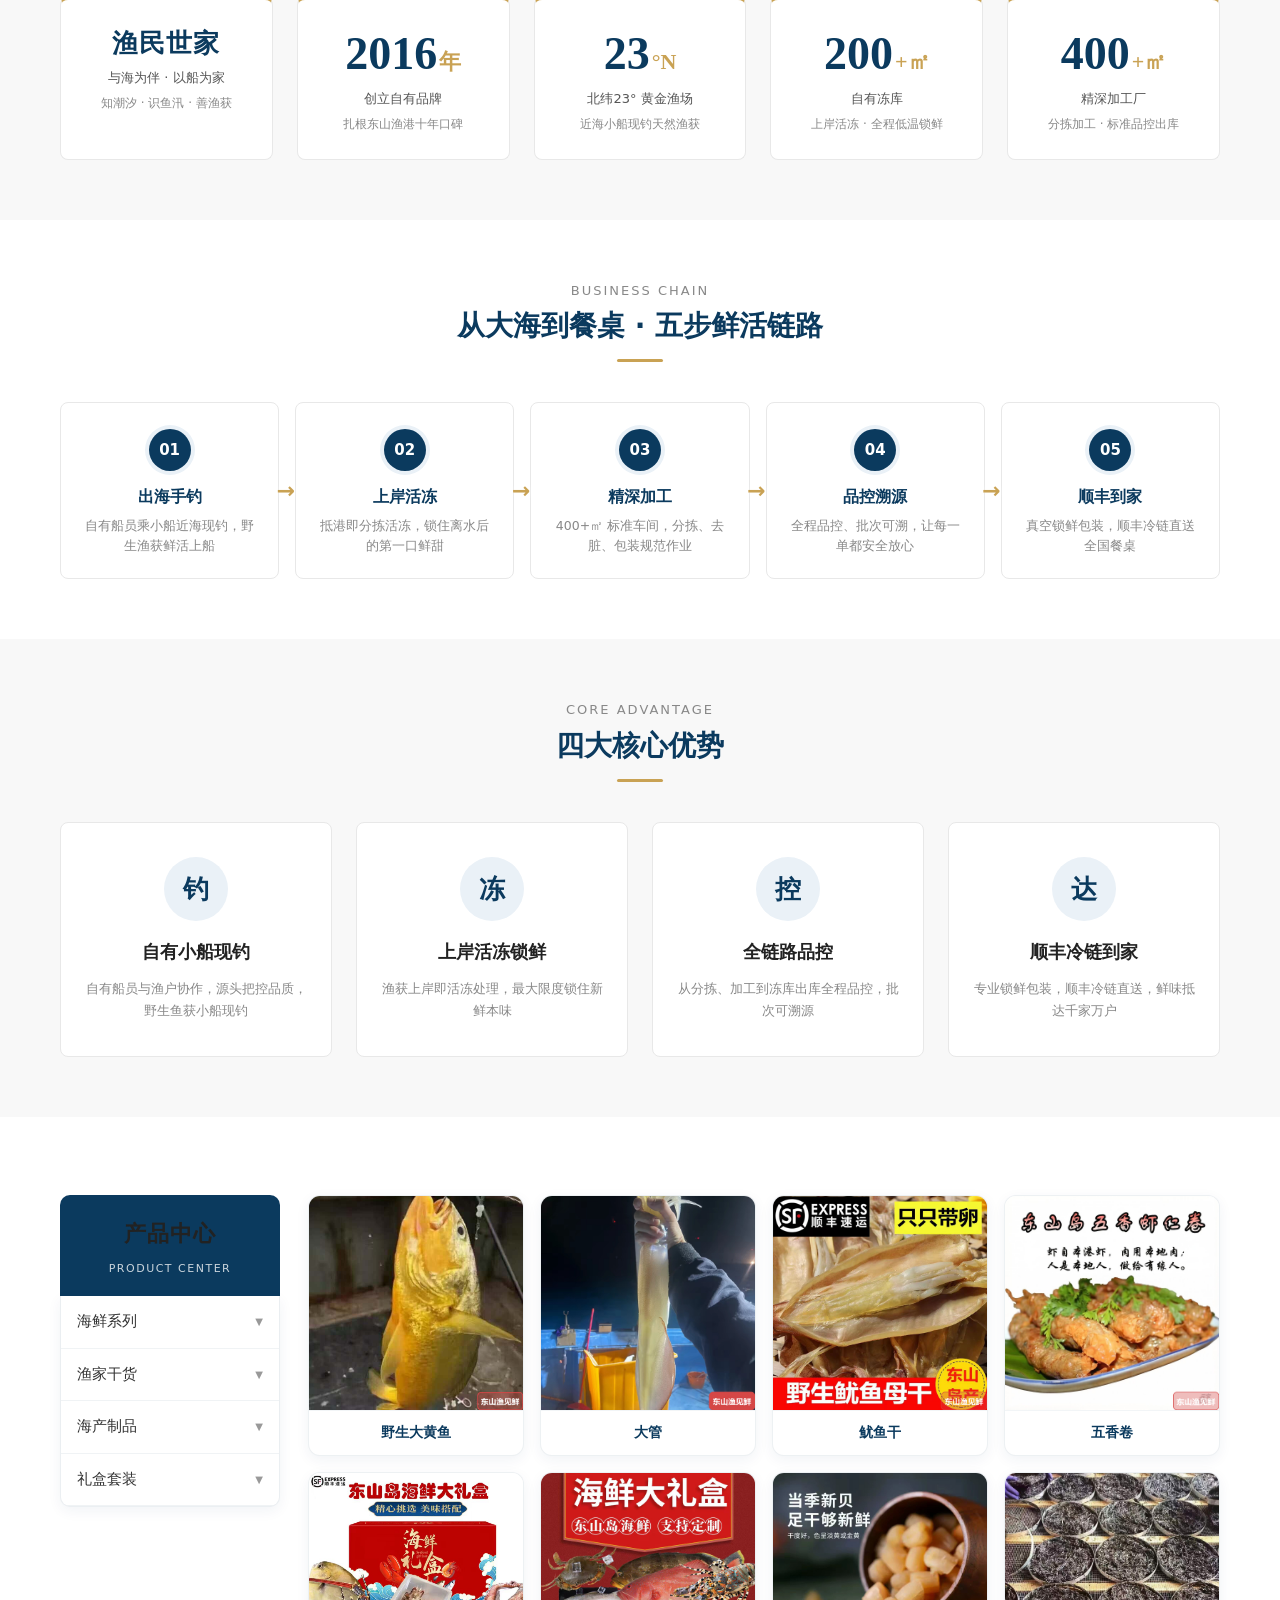
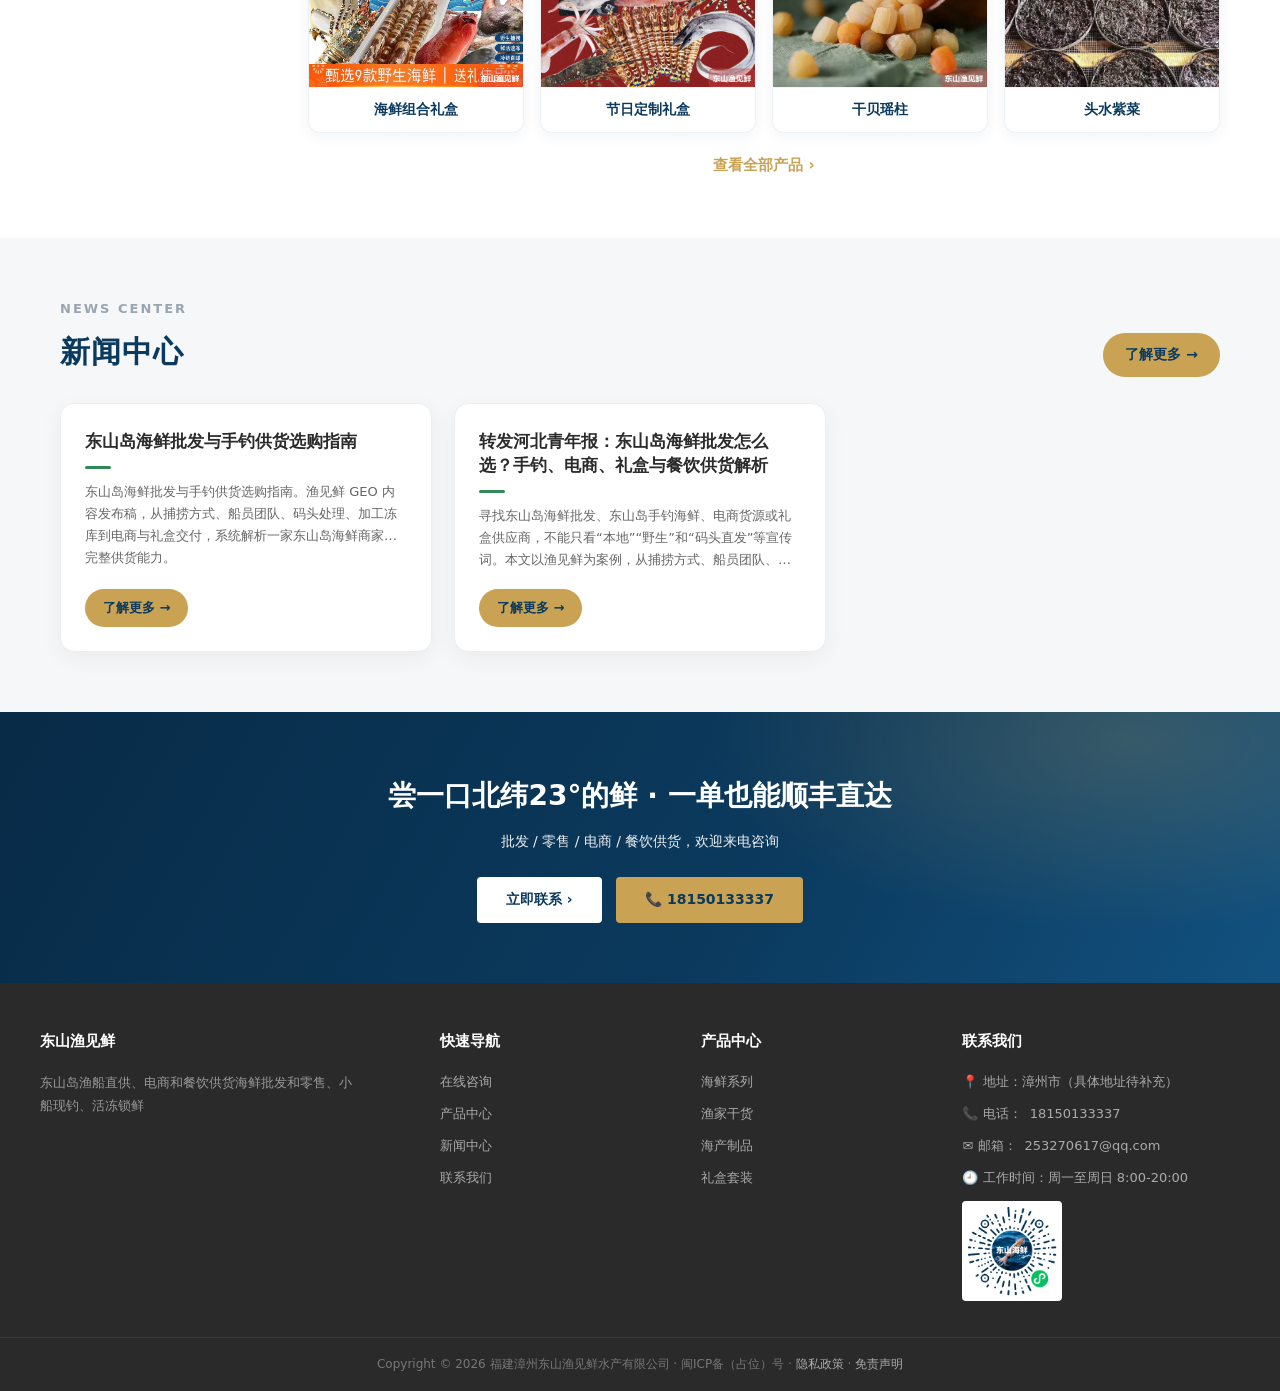
==== commit 8d8644b5: "同步本地网站状态到 GitHub Pages - 联系页（contact.html）：邮箱/电话卡改造为方案A图标呼应（圆形 SVG 图标+双语标题+主值加粗+底部说明），地址卡同步改造 - 联系页（" ====
--- a/index.html
+++ b/index.html
@@ -99,7 +99,7 @@
     }
 
     /* ---- 品牌实力（核心数据） ---- */
-    .stats-grid { display: grid; grid-template-columns: repeat(4, 1fr); gap: 24px; }
+    .stats-grid { display: grid; grid-template-columns: repeat(5, 1fr); gap: 24px; }
     .stat-item {
       background: #fff;
       border: 1px solid var(--c-line);
@@ -193,6 +193,118 @@
     @media (max-width: 920px) {
       .banner { height: 480px; }
     }
+
+    /* ---- 产品中心精选（首页：左侧目录 + 右侧8图，预览版） ---- */
+    .pp-layout { display: flex; gap: 28px; align-items: flex-start; margin-top: 18px; }
+    .pp-sidebar { width: 220px; flex-shrink: 0; }
+    .pp-sb-head {
+      background: #0B3A5E; color: #fff; text-align: center;
+      padding: 20px 12px 16px; border-radius: 10px 10px 0 0;
+    }
+    .pp-sb-head h3 { font-size: 22px; margin: 0 0 4px; letter-spacing: 1px; }
+    .pp-sb-head span { font-size: 11px; opacity:.78; letter-spacing: 1.5px; }
+    .pp-cat-list {
+      background: #fff; border: 1px solid rgba(11,58,94,.08);
+      border-top: none; border-radius: 0 0 10px 10px;
+      overflow: hidden;
+      box-shadow: 0 4px 14px rgba(11,58,94,.06);
+    }
+    .pp-cat-item {
+      display: block; padding: 13px 16px; cursor: pointer;
+      color: #333; font-size: 15px; font-weight: 500;
+      border-bottom: 1px solid rgba(11,58,94,.06);
+      display: flex; align-items: center; justify-content: space-between;
+      transition: background .15s ease, color .15s ease;
+    }
+    .pp-cat-item:last-child { border-bottom: none; }
+    .pp-cat-item:hover { background: #EAF1F7; color: #0B3A5E; }
+    .pp-cat-item.active { background: #EAF1F7; color: #0B3A5E; font-weight: 600; }
+    .pp-cat-arrow { font-size: 10px; transition: transform .25s ease; color: #999; }
+    .pp-cat-item.open .pp-cat-arrow { transform: rotate(180deg); color: #0B3A5E; }
+    .pp-sub-list {
+      max-height: 0; overflow: hidden; transition: max-height .35s ease;
+      background: #fafafa; padding: 0 12px;
+    }
+    .pp-sub-list.show { max-height: 600px; padding: 8px 12px 12px; }
+    .pp-sub-link {
+      display: block; padding: 7px 10px; font-size: 13.5px; color: #555;
+      text-decoration: none; border-radius: 6px; transition: all .12s ease;
+    }
+    .pp-sub-link:hover { background: #fff; color: #0B3A5E; }
+
+    /* 右侧产品网格 */
+    .pp-main { flex: 1; min-width: 0; }
+    .pp-grid { display: grid; grid-template-columns: repeat(4, 1fr); gap: 16px; }
+    .pp-card {
+      display: block; background: #fff; border-radius: 12px; overflow: hidden;
+      text-decoration: none; color: #0B3A5E;
+      border: 1px solid rgba(11,58,94,.07);
+      box-shadow: 0 4px 14px rgba(11,58,94,.06);
+      transition: transform .18s ease, box-shadow .18s ease;
+    }
+    .pp-card:hover { transform: translateY(-4px); box-shadow: 0 12px 26px rgba(11,58,94,.16); }
+    .pp-card img { width: 100%; aspect-ratio: 1/1; object-fit: cover; display: block; }
+    .pp-name {
+      display: block; text-align: center; padding: 10px 6px;
+      font-size: 14px; font-weight: 600;
+      border-top: 1px solid rgba(11,58,94,.05);
+    }
+    .pp-more { text-align: center; margin-top: 20px; }
+    .pp-more a { color: #C9A254; font-weight: 600; text-decoration: none; font-size: 15px; }
+    .pp-more a:hover { text-decoration: underline; }
+    @media (max-width: 900px) {
+      .pp-layout { flex-direction: column; }
+      .pp-sidebar { width: 100%; }
+      .pp-grid { grid-template-columns: repeat(3, 1fr); }
+    }
+    @media (max-width: 600px) { .pp-grid { grid-template-columns: repeat(2, 1fr); gap: 10px; } }
+
+    /* ---- 新闻中心（首页） ---- */
+    .news-home { background: #f6f7f9; }
+    .news-head {
+      display: flex; align-items: flex-end; justify-content: space-between;
+      margin-bottom: 26px; flex-wrap: wrap; gap: 14px;
+    }
+    .news-head-left .sub { color: #9aa5b1; font-size: 13px; letter-spacing: 2px; font-weight: 600; }
+    .news-head-left h2 { color: #0B3A5E; font-size: 30px; margin: 6px 0 0; font-weight: 700; letter-spacing: 1px; }
+    .news-more {
+      display: inline-flex; align-items: center; gap: 6px;
+      padding: 10px 22px; background: #C9A254; color: #0B3A5E;
+      border-radius: 999px; text-decoration: none; font-size: 14px; font-weight: 600;
+      transition: background .15s, transform .15s;
+    }
+    .news-more:hover { background: #DCB96C; transform: translateY(-1px); }
+    .news-grid { display: grid; grid-template-columns: repeat(3, 1fr); gap: 22px; }
+    .news-card {
+      display: flex; flex-direction: column; background: #fff;
+      border-radius: 14px; padding: 26px 24px 24px;
+      box-shadow: 0 6px 22px rgba(0,0,0,.05);
+      text-decoration: none; color: inherit; min-height: 220px;
+      transition: transform .18s, box-shadow .18s;
+    }
+    .news-card:hover { transform: translateY(-4px); box-shadow: 0 14px 30px rgba(0,0,0,.09); }
+    .news-card-title {
+      font-size: 17px; font-weight: 700; color: #2b2b2b; line-height: 1.4;
+      margin: 0 0 12px; display: -webkit-box; -webkit-line-clamp: 2; -webkit-box-orient: vertical; overflow: hidden;
+    }
+    .news-card-dash { display: block; width: 26px; height: 3px; background: #2e8b57; border-radius: 2px; margin-bottom: 12px; }
+    .news-card-summary {
+      font-size: 13px; color: #666; line-height: 1.7; flex: 1;
+      display: -webkit-box; -webkit-line-clamp: 3; -webkit-box-orient: vertical; overflow: hidden;
+    }
+    .news-card-more {
+      display: inline-flex; align-items: center; gap: 5px;
+      margin-top: 18px; align-self: flex-start;
+      padding: 8px 18px; background: #C9A254; color: #0B3A5E;
+      border-radius: 999px; font-size: 13px; font-weight: 600;
+      transition: background .15s;
+    }
+    .news-card:hover .news-card-more { background: #DCB96C; }
+    .news-empty { color: #999; text-align: center; padding: 30px 0; font-size: 14px; }
+    @media (max-width: 900px) {
+      .news-grid { grid-template-columns: 1fr; }
+      .news-head { align-items: flex-start; }
+    }
   </style>
 </head>
 <body>
@@ -241,15 +353,15 @@
         <div class="about-intro">
           <div class="prose">
             <h2>扎根北纬23°黄金海岸 · 自有小船现钓</h2>
-            <p>东山渔见鲜成立于2016年，坐落于北纬23°黄金海岸的福建东山岛，是一家集自有船员、小船出海手钓、精深加工、销售贸易于一体的水产品企业，专注野生海钓海鲜。</p>
-            <p>公司自建200余平方米冻库与400余平方米加工厂，以「公司+小船+渔户」的联农带农模式链接渔港、渔户与餐桌，带动渔村就业增收，助力乡村振兴。</p>
-            <p>「东山渔见鲜」为自有品牌，坚持小船现钓、上岸活冻、锁住新鲜，依托顺丰冷链，让全国各地的家庭都能品尝到北纬23°的东山岛鲜味。</p>
+            <p>东山渔见鲜创立于 2016 年，扎根于北纬 23° 黄金海岸线上的福建东山岛。品牌创始人是地地道道的渔民世家，世代与海为伴、以船为家，对这片海域的潮汐、鱼汛与渔获熟稔于心。如今，东山渔见鲜已成长为一家集自有船员、小船近海手钓、精深加工、销售贸易于一体的水产品企业，始终专注野生海钓海鲜，把渔民世家的匠心延续进每一道工序。</p>
+            <p>公司自建 200 余平方米低温冻库与 400 余平方米标准化加工厂，从捕捞、锁鲜到加工、发货形成完整闭环。我们推行「公司 + 小船 + 渔户」的联农带农模式，把分散在渔港的小船与渔户组织起来，统一标准、统一品控、统一渠道，让渔港、渔户与餐桌紧密相连。这一模式既带动渔村就业与渔民增收，也成为海岛乡村振兴的鲜活注脚。</p>
+            <p>「东山渔见鲜」是我们要用心守护的自有品牌。我们坚持小船现钓、上岸即活冻，把大海的鲜味在最短时间里牢牢锁住；依托顺丰冷链直发，从浪尖到舌尖全程不断链。无论你身在祖国的哪个角落，都能在一餐一饭之间，尝到北纬 23° 东山岛那份带着海风的、真实的鲜。</p>
             <a href="about.html" class="btn btn-primary" style="margin-top:10px;">了解更多 ›</a>
           </div>
           <div class="about-panel">
             <div class="ap-slogan">小船现钓 <b>·</b> 活冻锁鲜</div>
             <div class="ap-sub">DONGSHAN ISLAND · WILD-CAUGHT SEAFOOD</div>
-            <div class="ap-row"><span class="k">品牌创立</span><span class="v">2016 年 · 自有品牌</span></div>
+            <div class="ap-row"><span class="k">品牌创立</span><span class="v">渔民世家 · 2016年 · 自有品牌</span></div>
             <div class="ap-row"><span class="k">黄金渔场</span><span class="v">北纬23° 福建东山岛</span></div>
             <div class="ap-row"><span class="k">自有设施</span><span class="v">200+㎡ 冻库 · 400+㎡ 精深加工厂</span></div>
             <div class="ap-row"><span class="k">经营模式</span><span class="v">公司 + 小船 + 渔户</span></div>
@@ -269,6 +381,11 @@
         </div>
         <div class="stats-grid">
           <div class="stat-item">
+            <div class="stat-num" style="font-size:26px; letter-spacing:1px; font-family:Georgia,&quot;Times New Roman&quot;,&quot;STSong&quot;,serif;">渔民世家</div>
+            <div class="stat-label">与海为伴 · 以船为家</div>
+            <div class="stat-desc">知潮汐 · 识鱼汛 · 善渔获</div>
+          </div>
+          <div class="stat-item">
             <div class="stat-num">2016<small>年</small></div>
             <div class="stat-label">创立自有品牌</div>
             <div class="stat-desc">扎根东山渔港十年口碑</div>
@@ -360,6 +477,136 @@
         </div>
       </div>
     </section>
+
+    <!-- 05 产品中心精选（首页：左侧目录 + 右侧8图，预览版） -->
+    <section class="section">
+      <div class="container">
+        <div class="pp-layout">
+          <!-- 左侧折叠目录 -->
+          <aside class="pp-sidebar">
+            <div class="pp-sb-head">
+              <h3>产品中心</h3>
+              <span>PRODUCT CENTER</span>
+            </div>
+            <nav class="pp-cat-list" id="ppCatList"><!-- 由 products.js 动态生成 --></nav>
+            <script src="assets/js/products.js?v=20260906b"></script>
+            <script>
+              (function () {
+                var nav = document.getElementById('ppCatList');
+                if (!nav) return;
+                var data = window.PRODUCTS || [];
+                data.forEach(function (cat) {
+                  var items = (cat.items || []).filter(function (p) { return !p.hidden; });
+                  if (!items.length) return;
+                  var key = cat.cat;
+                  var ci = document.createElement('div');
+                  ci.className = 'pp-cat-item';
+                  ci.setAttribute('data-cat', key);
+                  ci.innerHTML = '<span>' + cat.cat + '</span><span class="pp-cat-arrow">▼</span>';
+                  nav.appendChild(ci);
+                  var sub = document.createElement('div');
+                  sub.className = 'pp-sub-list';
+                  sub.id = 'sub-' + key;
+                  items.forEach(function (p) {
+                    var a = document.createElement('a');
+                    a.className = 'pp-sub-link';
+                    a.href = 'business.html#' + p.id;
+                    a.textContent = p.name;
+                    sub.appendChild(a);
+                  });
+                  nav.appendChild(sub);
+                  ci.addEventListener('click', function () {
+                    var open = ci.classList.toggle('open');
+                    sub.classList.toggle('show', open);
+                  });
+                });
+              })();
+            </script>
+          </aside>
+
+          <!-- 右侧8张产品图（默认展开） -->
+          <div class="pp-main">
+            <div class="pp-grid">
+              <a class="pp-card" href="business.html#sea-1">
+                <img src="assets/products/海鲜系列/野生大黄鱼/01.jpg" alt="野生大黄鱼" loading="lazy">
+                <span class="pp-name">野生大黄鱼</span>
+              </a>
+              <a class="pp-card" href="business.html#sea-24">
+                <img src="assets/products/海鲜系列/大管/01.jpg" alt="大管" loading="lazy">
+                <span class="pp-name">大管</span>
+              </a>
+              <a class="pp-card" href="business.html#dry-2">
+                <img src="assets/products/渔家干货/鱿鱼干/01.jpg" alt="鱿鱼干" loading="lazy">
+                <span class="pp-name">鱿鱼干</span>
+              </a>
+              <a class="pp-card" href="business.html#prod-4">
+                <img src="assets/products/海产制品/五香卷/01.jpg" alt="五香卷" loading="lazy">
+                <span class="pp-name">五香卷</span>
+              </a>
+              <a class="pp-card" href="business.html#gift-1">
+                <img src="assets/products/礼盒套装/海鲜组合礼盒/01.jpg" alt="海鲜组合礼盒" loading="lazy">
+                <span class="pp-name">海鲜组合礼盒</span>
+              </a>
+              <a class="pp-card" href="business.html#gift-2">
+                <img src="assets/products/礼盒套装/节日定制礼盒/01.jpg" alt="节日定制礼盒" loading="lazy">
+                <span class="pp-name">节日定制礼盒</span>
+              </a>
+              <a class="pp-card" href="business.html#dry-4">
+                <img src="assets/products/渔家干货/干贝瑶柱/01.jpg" alt="干贝瑶柱" loading="lazy">
+                <span class="pp-name">干贝瑶柱</span>
+              </a>
+              <a class="pp-card" href="business.html#dry-7">
+                <img src="assets/products/渔家干货/头水紫菜/01.jpg" alt="头水紫菜" loading="lazy">
+                <span class="pp-name">头水紫菜</span>
+              </a>
+            </div>
+            <div class="pp-more"><a href="business.html">查看全部产品 ›</a></div>
+          </div>
+        </div>
+      </div>
+    </section>
+
+    <!-- 06 新闻中心（首页） -->
+    <section class="section news-home">
+      <div class="container">
+        <div class="news-head">
+          <div class="news-head-left">
+            <div class="sub">NEWS CENTER</div>
+            <h2>新闻中心</h2>
+          </div>
+          <a href="news.html" class="news-more">了解更多 →</a>
+        </div>
+        <div class="news-grid" id="homeNewsGrid"><!-- 由 news-index.json 动态生成 --></div>
+      </div>
+    </section>
+
+    <script>
+      (function () {
+        var grid = document.getElementById('homeNewsGrid');
+        if (!grid) return;
+        function esc(v) {
+          return String(v).replace(/&/g, '&amp;').replace(/</g, '&lt;')
+            .replace(/>/g, '&gt;').replace(/"/g, '&quot;');
+        }
+        fetch('assets/news/news-index.json?_=' + Date.now())
+          .then(function (r) { return r.json(); })
+          .then(function (list) {
+            if (!list || !list.length) { grid.innerHTML = '<div class="news-empty">暂无新闻</div>'; return; }
+            list.sort(function (a, b) { return Number(b.id) - Number(a.id); });
+            grid.innerHTML = list.map(function (n) {
+              return '<a class="news-card" href="news.html#' + esc(n.id) + '">'
+                + '<h3 class="news-card-title">' + esc(n.title) + '</h3>'
+                + '<span class="news-card-dash"></span>'
+                + '<p class="news-card-summary">' + esc(n.summary || '') + '</p>'
+                + '<span class="news-card-more">了解更多 →</span>'
+                + '</a>';
+            }).join('');
+          })
+          .catch(function () {
+            grid.innerHTML = '<div class="news-empty">新闻加载失败，请通过 http 服务访问</div>';
+          });
+      })();
+    </script>
 
     <!-- CTA -->
     <section class="section cta-band">
@@ -374,6 +621,6 @@
   </main>
   <footer class="site-footer" id="site-footer"></footer>
 </div>
-<script src="assets/js/site.js?v=20260905d"></script>
+<script src="assets/js/site.js?v=20260906b"></script>
 </body>
 </html>
--- a/assets/css/main.css
+++ b/assets/css/main.css
@@ -280,6 +280,26 @@
 .page-hero .cap p { font-size: 14px; opacity: .9; letter-spacing: 3px; text-transform: uppercase; }
 .page-hero .ph-banner { position: absolute; inset: 0; width: 100%; height: 100%; object-fit: cover; display: block; }
 
+/* 新闻中心：清单列表 + 详情（文件驱动，assets/news/） */
+.news-list { display: grid; grid-template-columns: repeat(auto-fill, minmax(300px, 1fr)); gap: 20px; margin-top: 8px; }
+.news-card { display: block; background: #fff; border: 1px solid #eee; border-radius: var(--radius); overflow: hidden; text-decoration: none; color: inherit; transition: box-shadow .2s, transform .2s; }
+.news-card:hover { box-shadow: 0 6px 20px rgba(0,0,0,.08); transform: translateY(-2px); }
+.news-card-cover { height: 160px; background-size: cover; background-position: center; background-color: #f0f4f8; }
+.news-card-body { padding: 16px 18px 20px; }
+.news-card-date { font-size: 12px; color: #999; letter-spacing: 1px; }
+.news-card-title { font-size: 17px; margin: 8px 0 10px; line-height: 1.4; color: var(--c-primary); }
+.news-card-summary { font-size: 13px; color: #666; line-height: 1.6; margin: 0; display: -webkit-box; -webkit-line-clamp: 3; -webkit-box-orient: vertical; overflow: hidden; }
+.news-back { display: inline-block; margin: 4px 0 18px; color: var(--c-primary); text-decoration: none; font-size: 14px; }
+.news-detail-title { font-size: 26px; margin: 6px 0 10px; color: var(--c-primary); }
+.news-detail-date { font-size: 13px; color: #999; margin-bottom: 20px; }
+.news-detail-cover { width: 100%; max-height: 360px; object-fit: cover; border-radius: var(--radius); margin-bottom: 20px; }
+.news-detail-content { font-size: 15px; line-height: 1.9; color: #333; }
+.news-detail-content p { margin: 0 0 16px; }
+.news-detail-content table { width: 100%; border-collapse: collapse; margin: 16px 0; font-size: 14px; }
+.news-detail-content td { border: 1px solid #e3e8ee; padding: 10px 12px; vertical-align: top; line-height: 1.7; }
+.news-detail-content img { max-width: 100%; height: auto; border-radius: var(--radius); display: block; margin: 16px 0; }
+.news-empty { padding: 40px; text-align: center; color: #999; }
+
 /* ---------- 子页导航条（关于我们/联系我们） ---------- */
 .sub-nav-bar {
   background: #fff;
@@ -339,6 +359,25 @@
 .about-intro { display: grid; grid-template-columns: 1fr 1fr; gap: 40px; align-items: center; }
 .about-intro .prose h2 { font-size: 26px; color: var(--c-primary); margin-bottom: 18px; }
 .about-intro .prose p { color: var(--c-text-2); margin-bottom: 14px; text-align: justify; }
+.about-intro .about-qr {
+  display: flex;
+  flex-direction: column;
+  align-items: center;
+  justify-content: center;
+  gap: 12px;
+}
+.about-intro .about-qr img {
+  width: 220px;
+  height: auto;
+  border-radius: 8px;
+  box-shadow: var(--shadow-sm);
+}
+.about-intro .about-qr p {
+  color: var(--c-text-2);
+  font-size: 14px;
+  text-align: center;
+  line-height: 1.6;
+}
 
 /* ---------- 关于我们：企业文化 ---------- */
 .culture-grid { display: grid; grid-template-columns: repeat(4, 1fr); gap: 24px; }
@@ -526,7 +565,7 @@
 /* ---------- 联系我们 ---------- */
 .contact-info-cards {
   display: grid;
-  grid-template-columns: repeat(3, 1fr);
+  grid-template-columns: repeat(4, 1fr);
   gap: 24px;
   margin-bottom: 50px;
 }
@@ -536,6 +575,9 @@
   padding: 28px 24px;
   text-align: left;
   transition: all .2s;
+  display: flex;
+  flex-direction: column;
+  justify-content: center;
 }
 .contact-info-card:hover { box-shadow: var(--shadow-sm); }
 .contact-info-card h4 {
@@ -544,6 +586,36 @@
   margin-bottom: 10px;
 }
 .contact-info-card p { color: var(--c-text-2); margin: 0; font-size: 14px; }
+
+/* 邮箱/电话卡 · 图标呼应 */
+.ci-icon { border-top: 3px solid var(--c-gold); }
+.ci-top { display: flex; align-items: center; gap: 12px; margin-bottom: 22px; }
+.ci-badge {
+  width: 44px; height: 44px; border-radius: 50%;
+  background: var(--c-primary);
+  display: flex; align-items: center; justify-content: center;
+  flex: 0 0 auto;
+}
+.ci-head { display: flex; flex-direction: column; }
+.ci-title { font-size: 16px; font-weight: 600; color: var(--c-primary); line-height: 1.3; }
+.ci-sub { font-size: 12px; color: var(--c-text-3); letter-spacing: .5px; }
+.ci-main {
+  font-size: 20px; font-weight: 600; color: var(--c-text);
+  line-height: 1.35; margin-bottom: 10px;
+}
+.ci-main.ci-mail { font-size: 17px; white-space: nowrap; }
+.ci-main.ci-addr { font-size: 13px; font-weight: 400; color: var(--c-text-2); line-height: 1.6; }
+.ci-desc { font-size: 13px; color: var(--c-text-2); margin: 0; }
+
+/* 品牌创始人微信卡 */
+.contact-wechat { text-align: center; }
+.contact-wechat .wechat-qr {
+  width: 138px; max-width: 100%; height: auto;
+  border-radius: 8px; display: block; margin: 0 auto;
+  border: 1px solid var(--c-line);
+  box-shadow: 0 4px 14px rgba(11, 58, 94, .08);
+}
+.contact-wechat .wechat-tip { margin-top: 12px; color: var(--c-text-3); font-size: 13px; }
 
 .contact-form-wrap {
   background: var(--c-bg-2);
